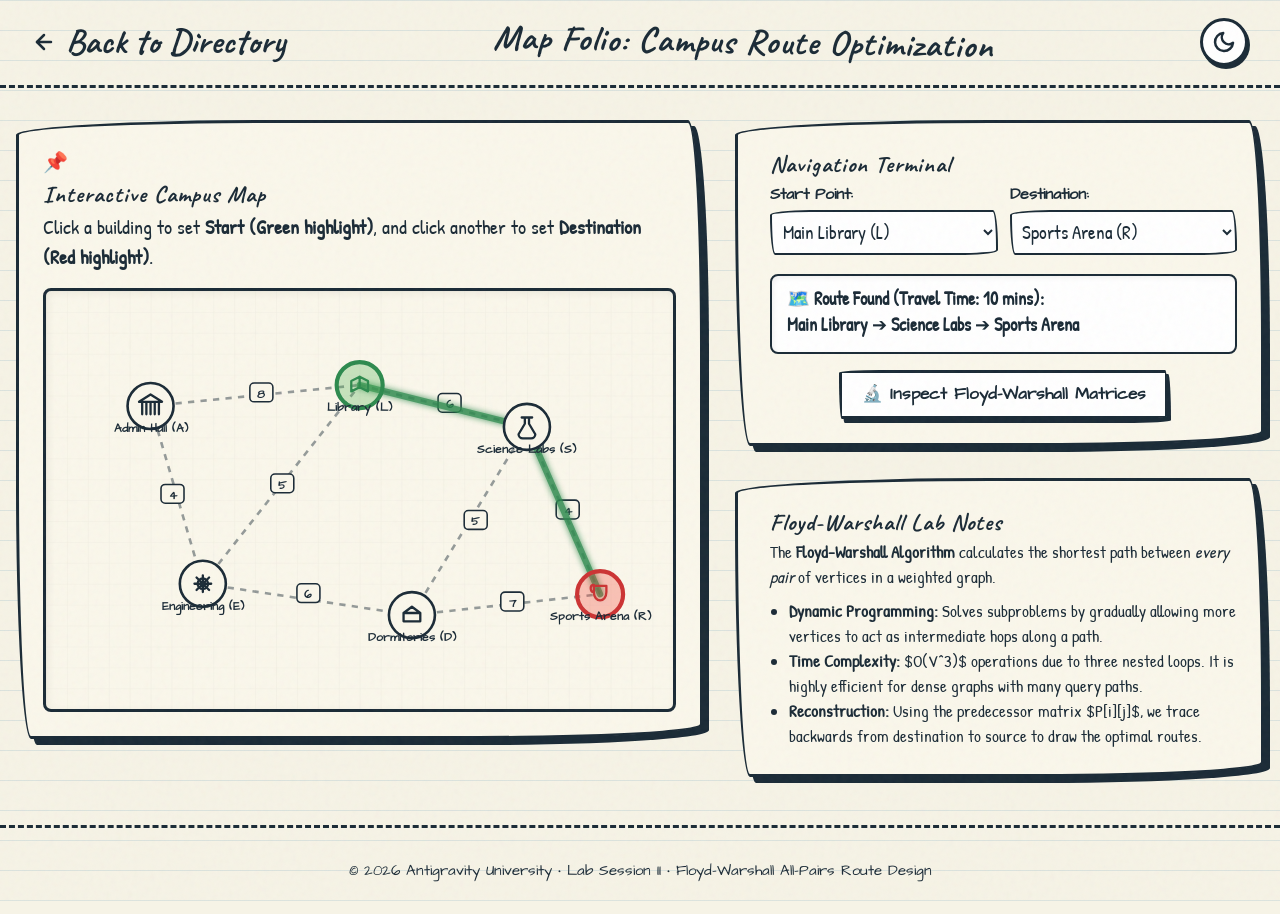
==== route-optimizer/index.html @ 6c38b236 "init" ====
<!DOCTYPE html>
<html lang="en">
<head>
  <meta charset="UTF-8">
  <meta name="viewport" content="width=device-width, initial-scale=1.0">
  <title>Campus Route Optimization | Campus Intelligence Suite</title>
  <!-- Shared Style -->
  <link rel="stylesheet" href="../shared/shared.css">
  <link rel="stylesheet" href="route.css">
</head>
<body>

  <!-- Page Texture -->
  <div class="paper-texture"></div>

  <!-- Navbar -->
  <nav class="navbar">
    <a href="../index.html" class="brand nav-transition">
      <svg width="24" height="24" viewBox="0 0 24 24" fill="none" stroke="currentColor" stroke-width="2.5" stroke-linecap="round" stroke-linejoin="round">
        <line x1="19" y1="12" x2="5" y2="12"></line>
        <polyline points="12 19 5 12 12 5"></polyline>
      </svg>
      Back to Directory
    </a>
    <h2 style="font-size: 2.2rem; transform: rotate(1deg);">Map Folio: Campus Route Optimization</h2>
    <div class="nav-controls">
      <button class="theme-toggle" aria-label="Toggle Theme"></button>
    </div>
  </nav>

  <!-- Main Container -->
  <div class="map-layout-container">
    
    <!-- Left Column: SVG Map -->
    <div class="map-column flex-2">
      <div class="sketch-card map-card">
        <div class="card-header">
          <span class="paper-clip">📌</span>
          <h3>Interactive Campus Map</h3>
        </div>
        <p style="margin-bottom: 1rem;">Click a building to set <strong>Start (Green highlight)</strong>, and click another to set <strong>Destination (Red highlight)</strong>.</p>
        
        <div class="map-wrapper">
          <!-- The Campus Map as an Interactive SVG -->
          <svg viewBox="0 0 600 400" id="campus-svg-map">
            <!-- Grid texture backing for grid alignment in SVG -->
            <defs>
              <pattern id="smallGrid" width="20" height="20" patternUnits="userSpaceOnUse">
                <path d="M 20 0 L 0 0 0 20" fill="none" stroke="rgba(0,0,0,0.03)" stroke-width="1" />
              </pattern>
            </defs>
            <rect width="100%" height="100%" fill="url(#smallGrid)" />

            <!-- Connection Road Paths (Dashed Pencil paths) -->
            <!-- A - L -->
            <line x1="100" y1="110" x2="300" y2="90" class="map-road" id="road-A-L" />
            <!-- A - E -->
            <line x1="100" y1="110" x2="150" y2="280" class="map-road" id="road-A-E" />
            <!-- E - L -->
            <line x1="150" y1="280" x2="300" y2="90" class="map-road" id="road-E-L" />
            <!-- L - S -->
            <line x1="300" y1="90" x2="460" y2="130" class="map-road" id="road-L-S" />
            <!-- E - D -->
            <line x1="150" y1="280" x2="350" y2="310" class="map-road" id="road-E-D" />
            <!-- S - D -->
            <line x1="460" y1="130" x2="350" y2="310" class="map-road" id="road-S-D" />
            <!-- S - R -->
            <line x1="460" y1="130" x2="530" y2="290" class="map-road" id="road-S-R" />
            <!-- D - R -->
            <line x1="350" y1="310" x2="530" y2="290" class="map-road" id="road-D-R" />

            <!-- Walking Time labels on Edges -->
            <!-- A-L (8) -->
            <rect x="195" y="88" width="22" height="18" class="road-label-bg" />
            <text x="206" y="102" class="road-label-text">8</text>

            <!-- A-E (4) -->
            <rect x="110" y="185" width="22" height="18" class="road-label-bg" />
            <text x="121" y="199" class="road-label-text">4</text>

            <!-- E-L (5) -->
            <rect x="215" y="175" width="22" height="18" class="road-label-bg" />
            <text x="226" y="189" class="road-label-text">5</text>

            <!-- L-S (6) -->
            <rect x="375" y="98" width="22" height="18" class="road-label-bg" />
            <text x="386" y="112" class="road-label-text">6</text>

            <!-- E-D (6) -->
            <rect x="240" y="280" width="22" height="18" class="road-label-bg" />
            <text x="251" y="294" class="road-label-text">6</text>

            <!-- S-D (5) -->
            <rect x="400" y="210" width="22" height="18" class="road-label-bg" />
            <text x="411" y="224" class="road-label-text">5</text>

            <!-- S-R (4) -->
            <rect x="488" y="200" width="22" height="18" class="road-label-bg" />
            <text x="499" y="214" class="road-label-text">4</text>

            <!-- D-R (7) -->
            <rect x="435" y="288" width="22" height="18" class="road-label-bg" />
            <text x="446" y="302" class="road-label-text">7</text>

            <!-- Animated Route Highlight Overlay Line (Solid Green crayon trace) -->
            <path id="route-highlight-path" d="" fill="none" class="route-trace" />

            <!-- Nodes / Buildings SVG groups -->
            <!-- ADMIN HALL (A) -->
            <g class="map-node" id="node-A" transform="translate(100, 110)">
              <circle cx="0" cy="0" r="22" class="node-circle" />
              <!-- Small sketch icon: Columns representing Admin building -->
              <path d="M-8,8 L-8,-4 L8,-4 L8,8 M-4,-4 L-4,8 M0,-4 L0,8 M4,-4 L4,8 M-11,-4 L11,-4 L0,-11 Z" class="node-icon" />
              <text x="0" y="25" class="node-tag">Admin Hall (A)</text>
            </g>

            <!-- ENGINEERING DEPT (E) -->
            <g class="map-node" id="node-E" transform="translate(150, 280)">
              <circle cx="0" cy="0" r="22" class="node-circle" />
              <!-- Small sketch icon: Gear representation -->
              <path d="M-6,-6 L6,6 M-6,6 L6,-6 M-8,0 L8,0 M0,-8 L0,8" stroke-width="2.5" class="node-icon" />
              <circle cx="0" cy="0" r="5" fill="none" class="node-icon" />
              <text x="0" y="25" class="node-tag">Engineering (E)</text>
            </g>

            <!-- MAIN LIBRARY (L) -->
            <g class="map-node" id="node-L" transform="translate(300, 90)">
              <circle cx="0" cy="0" r="22" class="node-circle" />
              <!-- Small sketch icon: Book representation -->
              <path d="M-8,-4 L0,-8 L8,-4 V6 L0,2 L-8,6 Z M0,-8 V2" class="node-icon" />
              <text x="0" y="25" class="node-tag">Library (L)</text>
            </g>

            <!-- SCIENCE LABS (S) -->
            <g class="map-node" id="node-S" transform="translate(460, 130)">
              <circle cx="0" cy="0" r="22" class="node-circle" />
              <!-- Small sketch icon: Beaker representation -->
              <path d="M-5,-9 L5,-9 M-2,-9 L-2,-3 L-8,7 A4,4 0 0 0 -4,11 L4,11 A4,4 0 0 0 8,7 L2,-3 L2,-9" class="node-icon" />
              <text x="0" y="25" class="node-tag">Science Labs (S)</text>
            </g>

            <!-- STUDENT DORMS (D) -->
            <g class="map-node" id="node-D" transform="translate(350, 310)">
              <circle cx="0" cy="0" r="22" class="node-circle" />
              <!-- Small sketch icon: House/Beds representation -->
              <path d="M-8,6 V-2 L0,-8 L8,-2 V6 Z M-8,-2 L8,-2" class="node-icon" />
              <text x="0" y="25" class="node-tag">Dormitories (D)</text>
            </g>

            <!-- SPORTS ARENA (R) -->
            <g class="map-node" id="node-R" transform="translate(530, 290)">
              <circle cx="0" cy="0" r="22" class="node-circle" />
              <!-- Small sketch icon: Whistle or Trophy shape -->
              <path d="M-6,-8 H6 V-2 C6,3 3,6 0,6 C-3,6 -6,3 -6,-2 Z M-6,-2 C-8,-2 -9,-4 -9,-6 C-9,-8 -8,-9 -6,-9" class="node-icon" />
              <text x="0" y="25" class="node-tag">Sports Arena (R)</text>
            </g>
          </svg>
        </div>
      </div>
    </div>

    <!-- Right Column: Algorithm Panel -->
    <div class="map-column flex-1">
      
      <!-- Card: Router Console Selection -->
      <div class="sketch-card route-sidebar-card">
        <div class="card-header">
          <h3>Navigation Terminal</h3>
        </div>
        
        <div class="route-selection-grid">
          <div>
            <label for="select-start-node" class="route-label">Start Point:</label>
            <select id="select-start-node" class="sketch-input route-select">
              <option value="A">Admin Hall (A)</option>
              <option value="E">Engineering Dept (E)</option>
              <option value="L" selected>Main Library (L)</option>
              <option value="S">Science Labs (S)</option>
              <option value="D">Student Dormitories (D)</option>
              <option value="R">Sports Arena (R)</option>
            </select>
          </div>
          <div>
            <label for="select-end-node" class="route-label">Destination:</label>
            <select id="select-end-node" class="sketch-input route-select">
              <option value="A">Admin Hall (A)</option>
              <option value="E">Engineering Dept (E)</option>
              <option value="L">Main Library (L)</option>
              <option value="S">Science Labs (S)</option>
              <option value="D">Student Dormitories (D)</option>
              <option value="R" selected>Sports Arena (R)</option>
            </select>
          </div>
        </div>

        <div class="narrative-box" id="route-narrative">
          Select start and destination building. The Floyd-Warshall algorithm will calculate the shortest path.
        </div>

        <div style="text-align: center; margin-top: 1rem;">
          <button class="sketch-btn btn-green" id="btn-show-solver" style="font-size: 1.05rem;">🔬 Inspect Floyd-Warshall Matrices</button>
        </div>
      </div>

      <!-- Card: Floyd-Warshall Matrix Workspace -->
      <div class="sketch-card route-sidebar-card solver-workspace-card" id="solver-panel" style="display: none;">
        <div class="card-header">
          <h3>Floyd-Warshall Dynamic Matrices</h3>
        </div>
        <p style="margin-bottom: 0.8rem; font-size: 1.1rem;">
          Dynamic Programming: checking paths via intermediate vertex <strong id="current-k-label" class="highlight-marker">k = None</strong>.
        </p>

        <!-- Solver Steps Controller -->
        <div class="solver-controls">
          <button class="sketch-btn btn-small" id="btn-solver-prev">⏮ Prev k</button>
          <button class="sketch-btn btn-green btn-small" id="btn-solver-play">▶ Auto</button>
          <button class="sketch-btn btn-small" id="btn-solver-next">Next k ⏭</button>
        </div>
        
        <div class="solver-stepper-logs" id="solver-log-message">
          Init adjacency matrix representing direct edges (k = 0).
        </div>

        <!-- Scrollable Matrices Container -->
        <div class="matrices-container">
          <!-- Distance Matrix -->
          <div class="matrix-box">
            <h4>Distance Matrix D<sup>(k)</sup></h4>
            <table class="matrix-table" id="distance-matrix-table">
              <!-- Rendered via JS -->
            </table>
          </div>

          <!-- Predecessor Matrix -->
          <div class="matrix-box">
            <h4>Predecessor Matrix P<sup>(k)</sup></h4>
            <table class="matrix-table" id="predecessor-matrix-table">
              <!-- Rendered via JS -->
            </table>
          </div>
        </div>
        
        <div class="matrix-math-explanation">
          <strong>DP Update formula:</strong><br>
          <code>D[i][j] = min( D[i][j], D[i][k] + D[k][j] )</code>
        </div>
      </div>

      <!-- Card: Educational Notes -->
      <div class="sketch-card route-sidebar-card">
        <div class="card-header">
          <h3>Floyd-Warshall Lab Notes</h3>
        </div>
        <div class="lab-notes-content" style="font-size: 1.05rem;">
          <p>
            The <strong>Floyd-Warshall Algorithm</strong> calculates the shortest path between <em>every pair</em> of vertices in a weighted graph.
          </p>
          <ul style="margin-left: 1.2rem; margin-top: 0.5rem;">
            <li><strong>Dynamic Programming:</strong> Solves subproblems by gradually allowing more vertices to act as intermediate hops along a path.</li>
            <li><strong>Time Complexity:</strong> $O(V^3)$ operations due to three nested loops. It is highly efficient for dense graphs with many query paths.</li>
            <li><strong>Reconstruction:</strong> Using the predecessor matrix $P[i][j]$, we trace backwards from destination to source to draw the optimal routes.</li>
          </ul>
        </div>
      </div>

    </div>

  </div>

  <footer>
    <p>© 2026 Antigravity University • Lab Session II • Floyd-Warshall All-Pairs Route Design</p>
  </footer>

  <!-- Shared Script -->
  <script src="../shared/shared.js"></script>
  <!-- Module Script -->
  <script src="route.js"></script>
</body>
</html>
---- shared/shared.css ----
@import url('https://fonts.googleapis.com/css2?family=Architects+Daughter&family=Caveat:wght@700&family=Patrick+Hand&display=swap');

/* Shared Design Tokens */
:root {
  --font-title: 'Caveat', cursive;
  --font-body: 'Patrick Hand', cursive;
  --font-ui: 'Architects Daughter', cursive;
  
  /* Light Mode - Vintage Cream Paper & Pencil Ink */
  --bg-color: #f6f3e6;
  --paper-line: rgba(72, 133, 173, 0.15);
  --paper-margin: rgba(239, 108, 108, 0.4);
  --ink-color: #1a2a36;
  --pencil-blue: #2a5a8f;
  --pencil-red: #cc3333;
  --pencil-green: #2d8a4e;
  --marker-yellow: rgba(255, 235, 59, 0.4);
  --marker-green: rgba(76, 175, 80, 0.3);
  --marker-red: rgba(244, 67, 54, 0.3);
  --card-bg: #faf7eb;
  --btn-bg: #fff;
  --shadow-color: rgba(26, 42, 54, 0.15);
  
  --transition-speed: 0.3s;
}

[data-theme="dark"] {
  /* Dark Mode - Blueprint Layout & Cyan Chalk */
  --bg-color: #0b182d;
  --paper-line: rgba(38, 198, 218, 0.08);
  --paper-margin: rgba(255, 235, 59, 0.15);
  --ink-color: #e3f2fd;
  --pencil-blue: #90caf9;
  --pencil-red: #ff8a80;
  --pencil-green: #a5d6a7;
  --marker-yellow: rgba(255, 235, 59, 0.2);
  --marker-green: rgba(76, 175, 80, 0.25);
  --marker-red: rgba(244, 67, 54, 0.25);
  --card-bg: #10223f;
  --btn-bg: #152c52;
  --shadow-color: rgba(0, 0, 0, 0.4);
}

/* Base resets & styles */
* {
  box-sizing: border-box;
  margin: 0;
  padding: 0;
}

body {
  background-color: var(--bg-color);
  color: var(--ink-color);
  font-family: var(--font-body);
  font-size: 1.25rem;
  line-height: 1.5;
  overflow-x: hidden;
  position: relative;
  min-height: 100vh;
  transition: background-color var(--transition-speed), color var(--transition-speed);
}

/* Notebook Ruled Paper Background Overlay */
body::before {
  content: "";
  position: absolute;
  top: 0;
  left: 0;
  width: 100%;
  height: 100%;
  z-index: -2;
  background-size: 100% 30px, 30px 100%;
  pointer-events: none;
}

/* Light theme notebook lines */
body:not([data-theme="dark"])::before {
  background-image: 
    linear-gradient(var(--paper-line) 1px, transparent 1px),
    linear-gradient(90deg, transparent 59px, var(--paper-margin) 1px, transparent 60px);
}

/* Dark theme blueprint grid */
body[data-theme="dark"]::before {
  background-image: 
    linear-gradient(var(--paper-line) 1px, transparent 1px),
    linear-gradient(90deg, var(--paper-line) 1px, transparent 1px);
  background-size: 25px 25px, 25px 25px;
}

/* Global Paper Texture Overlay */
.paper-texture {
  position: fixed;
  top: 0;
  left: 0;
  width: 100vw;
  height: 100vh;
  pointer-events: none;
  z-index: 9999;
  opacity: 0.04;
  background-image: url("data:image/svg+xml,%3Csvg viewBox='0 0 200 200' xmlns='http://www.w3.org/2000/svg'%3E%3Cfilter id='noiseFilter'%3E%3CfeTurbulence type='fractalNoise' baseFrequency='0.8' numOctaves='3' stitchTiles='stitch'/%3E%3C/filter%3E%3Crect width='100%25' height='100%25' filter='url(%23noiseFilter)'/%3E%3C/svg%3E");
}

/* Headers */
h1, h2, h3, h4, h5, h6 {
  font-family: var(--font-title);
  color: var(--ink-color);
  font-weight: 700;
  letter-spacing: 1px;
}

/* Hand-drawn utility elements */
.sketch-card {
  background-color: var(--card-bg);
  border: 3px solid var(--ink-color);
  border-radius: 255px 15px 225px 15px/15px 225px 15px 255px;
  padding: 1.5rem;
  box-shadow: 6px 6px 0px var(--ink-color);
  transition: transform 0.2s, box-shadow 0.2s, background-color var(--transition-speed);
  position: relative;
}

.sketch-card:hover {
  transform: translate(-2px, -2px);
  box-shadow: 8px 8px 0px var(--ink-color);
}

/* Clicky Hand-drawn Button */
.sketch-btn {
  font-family: var(--font-ui);
  font-weight: bold;
  font-size: 1.1rem;
  padding: 0.6rem 1.2rem;
  background-color: var(--btn-bg);
  color: var(--ink-color);
  border: 3px solid var(--ink-color);
  border-radius: 225px 15px 255px 15px/15px 255px 15px 225px;
  cursor: pointer;
  outline: none;
  box-shadow: 3px 4px 0px var(--ink-color);
  transition: transform 0.1s, box-shadow 0.1s, background-color var(--transition-speed);
  display: inline-flex;
  align-items: center;
  gap: 8px;
  text-decoration: none;
}

.sketch-btn:hover {
  transform: translate(-1px, -1px);
  box-shadow: 4px 5px 0px var(--ink-color);
  background-color: var(--marker-yellow);
}

.sketch-btn:active {
  transform: translate(2px, 3px);
  box-shadow: 1px 1px 0px var(--ink-color);
}

.sketch-btn.btn-red:hover {
  background-color: var(--marker-red);
}

.sketch-btn.btn-green:hover {
  background-color: var(--marker-green);
}

/* Inputs & Form Elements */
.sketch-input, .sketch-textarea {
  font-family: var(--font-body);
  font-size: 1.2rem;
  padding: 0.8rem;
  background-color: var(--btn-bg);
  color: var(--ink-color);
  border: 2.5px solid var(--ink-color);
  border-radius: 120px 15px 100px 15px/15px 110px 15px 120px;
  outline: none;
  transition: border-color var(--transition-speed);
}

.sketch-textarea {
  border-radius: 15px 95px 15px 95px/95px 15px 95px 15px;
  resize: vertical;
}

.sketch-input:focus, .sketch-textarea:focus {
  border-color: var(--pencil-blue);
  box-shadow: 0 0 5px rgba(42, 90, 143, 0.3);
}

/* Header bar and layouts */
.navbar {
  display: flex;
  justify-content: space-between;
  align-items: center;
  padding: 1rem 2rem;
  border-bottom: 3px dashed var(--ink-color);
  background-color: transparent;
  z-index: 100;
  position: relative;
}

.navbar .brand {
  font-family: var(--font-title);
  font-size: 2.2rem;
  font-weight: bold;
  text-decoration: none;
  color: var(--ink-color);
  display: flex;
  align-items: center;
  gap: 10px;
}

.nav-controls {
  display: flex;
  align-items: center;
  gap: 15px;
}

/* Dark Mode Switcher (Sketchy hand-drawn icon toggler) */
.theme-toggle {
  width: 48px;
  height: 48px;
  border-radius: 50%;
  border: 3px solid var(--ink-color);
  background: var(--btn-bg);
  cursor: pointer;
  display: flex;
  align-items: center;
  justify-content: center;
  box-shadow: 2px 3px 0 var(--ink-color);
  transition: transform 0.1s;
}

.theme-toggle:active {
  transform: translate(1px, 2px);
  box-shadow: 1px 1px 0 var(--ink-color);
}

.theme-toggle svg {
  width: 24px;
  height: 24px;
  fill: none;
  stroke: var(--ink-color);
  stroke-width: 2.5;
  stroke-linecap: round;
  stroke-linejoin: round;
  transition: transform 0.3s ease;
}

.theme-toggle:hover svg {
  transform: rotate(20deg);
}

/* Page Wipe Transition Effect */
.page-transition-overlay {
  position: fixed;
  top: 0;
  left: 0;
  width: 100vw;
  height: 100vh;
  background-color: var(--ink-color);
  z-index: 10000;
  transform: translateX(-100%);
  transition: transform 0.6s cubic-bezier(0.77, 0, 0.175, 1);
  pointer-events: none;
}

.page-transition-overlay.active {
  transform: translateX(0);
}

.page-transition-overlay.exit {
  transform: translateX(100%);
}

/* Subtle Marker Highlight Overlay */
.highlight-marker {
  background-image: linear-gradient(120deg, var(--marker-yellow) 0%, var(--marker-yellow) 100%);
  background-repeat: no-repeat;
  background-size: 100% 0.35em;
  background-position: 0 85%;
  padding: 0 4px;
}

.badge {
  font-family: var(--font-ui);
  font-size: 0.8rem;
  padding: 2px 8px;
  border: 2px solid var(--ink-color);
  border-radius: 20px 5px 20px 5px/5px 20px 5px 20px;
  font-weight: bold;
}

/* Doodle items */
.doodle {
  position: absolute;
  pointer-events: none;
  opacity: 0.6;
  transition: opacity var(--transition-speed);
}
[data-theme="dark"] .doodle {
  opacity: 0.35;
}

/* Ruled paper margin line */
.notebook-margin-line {
  position: absolute;
  left: 59px;
  top: 0;
  bottom: 0;
  width: 2px;
  background-color: var(--paper-margin);
  z-index: -1;
}

/* Tooltip container */
.sketch-tooltip {
  position: relative;
  display: inline-block;
  cursor: help;
  border-bottom: 2px dotted var(--ink-color);
}

.sketch-tooltip .tooltip-text {
  visibility: hidden;
  width: 200px;
  background-color: var(--card-bg);
  color: var(--ink-color);
  border: 2px solid var(--ink-color);
  border-radius: 10px;
  padding: 10px;
  position: absolute;
  z-index: 10;
  bottom: 125%;
  left: 50%;
  transform: translateX(-50%);
  opacity: 0;
  transition: opacity 0.3s;
  font-family: var(--font-body);
  font-size: 1rem;
  box-shadow: 3px 3px 0 var(--ink-color);
}

.sketch-tooltip:hover .tooltip-text {
  visibility: visible;
  opacity: 1;
}

/* Responsive Footer */
footer {
  text-align: center;
  padding: 2rem;
  font-family: var(--font-ui);
  font-size: 0.95rem;
  border-top: 3px dashed var(--ink-color);
  margin-top: 3rem;
  position: relative;
}

/* Custom Scrollbar */
::-webkit-scrollbar {
  width: 12px;
}
::-webkit-scrollbar-track {
  background: var(--bg-color);
  border-left: 2px solid var(--ink-color);
}
::-webkit-scrollbar-thumb {
  background: var(--btn-bg);
  border: 3px solid var(--ink-color);
  border-radius: 10px;
}
::-webkit-scrollbar-thumb:hover {
  background: var(--marker-yellow);
}
---- route-optimizer/route.css ----
/* Route Optimization Module Styles */

.map-layout-container {
  display: grid;
  grid-template-columns: 1.3fr 1fr;
  gap: 2rem;
  max-width: 1300px;
  margin: 2rem auto;
  padding: 0 1rem;
}

@media (max-width: 950px) {
  .map-layout-container {
    grid-template-columns: 1fr;
  }
}

.map-column {
  display: flex;
  flex-direction: column;
  gap: 2rem;
}

.flex-2 {
  flex: 1.3;
}

.flex-1 {
  flex: 1;
}

/* Map Card */
.map-card {
  padding: 1.5rem;
}

.map-wrapper {
  border: 3px solid var(--ink-color);
  border-radius: 8px;
  background-color: var(--card-bg);
  overflow: hidden;
  position: relative;
  box-shadow: inset 2px 2px 8px rgba(0,0,0,0.06);
}

#campus-svg-map {
  width: 100%;
  height: auto;
  display: block;
  user-select: none;
}

/* Map SVG Styling */
.map-road {
  stroke: var(--ink-color);
  stroke-width: 2.5;
  stroke-dasharray: 6 6;
  opacity: 0.45;
  transition: opacity 0.3s, stroke-width 0.3s;
}

.map-road.active-road {
  opacity: 0.8;
  stroke-width: 3.5;
}

.road-label-bg {
  fill: var(--card-bg);
  stroke: var(--ink-color);
  stroke-width: 1.5;
  rx: 4;
}

.road-label-text {
  font-family: var(--font-ui);
  font-weight: bold;
  font-size: 11px;
  fill: var(--ink-color);
  text-anchor: middle;
}

/* Nodes / Buildings */
.map-node {
  cursor: pointer;
}

.node-circle {
  fill: var(--card-bg);
  stroke: var(--ink-color);
  stroke-width: 2.5;
  transition: transform 0.2s, stroke-width 0.2s, fill 0.2s;
  transform-origin: 0 0;
}

.node-icon {
  stroke: var(--ink-color);
  stroke-width: 2.2;
  fill: none;
  stroke-linecap: round;
  stroke-linejoin: round;
  transition: stroke 0.2s;
}

.node-tag {
  font-family: var(--font-ui);
  font-weight: bold;
  font-size: 11px;
  fill: var(--ink-color);
  text-anchor: middle;
}

/* Hover States for Nodes */
.map-node:hover .node-circle {
  transform: scale(1.1);
  stroke-width: 3.5;
  fill: var(--marker-yellow);
}

/* Active highlights on Nodes */
.map-node.start-node .node-circle {
  fill: var(--marker-green);
  stroke: var(--pencil-green);
  stroke-width: 4;
  animation: pulse-node-green 1.5s infinite alternate;
}

.map-node.start-node .node-icon {
  stroke: var(--pencil-green);
}

.map-node.end-node .node-circle {
  fill: var(--marker-red);
  stroke: var(--pencil-red);
  stroke-width: 4;
  animation: pulse-node-red 1.5s infinite alternate;
}

.map-node.end-node .node-icon {
  stroke: var(--pencil-red);
}

/* Node highlight if currently checked as intermediate 'k' in algorithm steps */
.map-node.k-node .node-circle {
  fill: var(--marker-yellow);
  stroke: var(--ink-color);
  stroke-width: 4;
  transform: scale(1.1);
}

/* Glowing Route trace overlay path */
.route-trace {
  stroke: var(--pencil-green);
  stroke-width: 6;
  stroke-linecap: round;
  stroke-linejoin: round;
  opacity: 0.85;
  /* Filters and glows */
  filter: drop-shadow(0px 0px 3px var(--pencil-green));
}

@keyframes pulse-node-green {
  from { transform: scale(1.0); }
  to { transform: scale(1.08); }
}

@keyframes pulse-node-red {
  from { transform: scale(1.0); }
  to { transform: scale(1.08); }
}

/* Route sidebar card layouts */
.route-sidebar-card {
  padding-left: 2rem;
}

.route-selection-grid {
  display: grid;
  grid-template-columns: 1fr 1fr;
  gap: 12px;
  margin-bottom: 1.2rem;
}

.route-label {
  display: block;
  font-family: var(--font-ui);
  font-size: 1rem;
  font-weight: bold;
  margin-bottom: 4px;
}

.route-select {
  width: 100%;
  padding: 0.4rem;
  font-family: var(--font-body);
}

.narrative-box {
  min-height: 80px;
  background-color: var(--btn-bg);
  border: 2.5px solid var(--ink-color);
  border-radius: 8px;
  padding: 10px 15px;
  font-family: var(--font-body);
  font-size: 1.15rem;
  line-height: 1.4;
  box-shadow: inset 2px 2px 5px rgba(0,0,0,0.05);
}

/* Floyd-Warshall Steps and Matrices CSS */
.solver-workspace-card {
  border-color: var(--pencil-blue);
  box-shadow: 6px 6px 0 var(--pencil-blue);
}

.solver-controls {
  display: flex;
  justify-content: space-between;
  margin-bottom: 1rem;
  gap: 8px;
}

.solver-stepper-logs {
  background-color: var(--btn-bg);
  border: 2px dashed var(--ink-color);
  border-radius: 6px;
  padding: 8px 12px;
  font-size: 1rem;
  min-height: 54px;
  line-height: 1.3;
  margin-bottom: 1.2rem;
}

/* Matrices Side-By-Side Layout */
.matrices-container {
  display: grid;
  grid-template-columns: 1fr;
  gap: 1.5rem;
}

@media (min-width: 550px) and (max-width: 950px) {
  .matrices-container {
    grid-template-columns: 1fr 1fr;
  }
}

.matrix-box h4 {
  font-family: var(--font-ui);
  font-size: 1.1rem;
  margin-bottom: 6px;
  text-align: center;
  border-bottom: 1.5px dashed var(--ink-color);
  padding-bottom: 4px;
}

.matrix-table {
  width: 100%;
  border-collapse: collapse;
  font-family: var(--font-ui);
  font-size: 0.9rem;
  text-align: center;
}

.matrix-table th, .matrix-table td {
  border: 1.5px solid var(--ink-color);
  width: 15%;
  height: 28px;
  vertical-align: middle;
  transition: background-color 0.3s;
}

.matrix-table th {
  background-color: rgba(0,0,0,0.04);
  font-weight: bold;
}

.matrix-table td.cell-row-header {
  background-color: rgba(0,0,0,0.04);
  font-weight: bold;
}

/* Active comparisons highlight */
.matrix-table td.cell-active {
  background-color: var(--marker-yellow);
  font-weight: bold;
}

.matrix-table td.cell-k-focus {
  background-color: rgba(38, 198, 218, 0.25);
  font-weight: bold;
}

/* Update cells */
.matrix-table td.cell-updated {
  background-color: var(--marker-green);
  animation: flash-green 1.2s;
}

.matrix-table td.cell-scribble-out {
  position: relative;
  color: var(--pencil-red);
}

.matrix-table td.cell-scribble-out::after {
  content: "";
  position: absolute;
  top: 50%;
  left: 15%;
  right: 15%;
  height: 2px;
  background-color: var(--pencil-red);
  transform: rotate(-12deg);
}

@keyframes flash-green {
  0% { background-color: var(--marker-green); }
  50% { background-color: rgba(76, 175, 80, 0.6); }
  100% { background-color: transparent; }
}

.matrix-math-explanation {
  margin-top: 1rem;
  padding: 8px;
  font-family: var(--font-ui);
  font-size: 0.85rem;
  border: 1.5px dashed var(--pencil-blue);
  border-radius: 6px;
  text-align: center;
  background-color: rgba(42, 90, 143, 0.05);
}
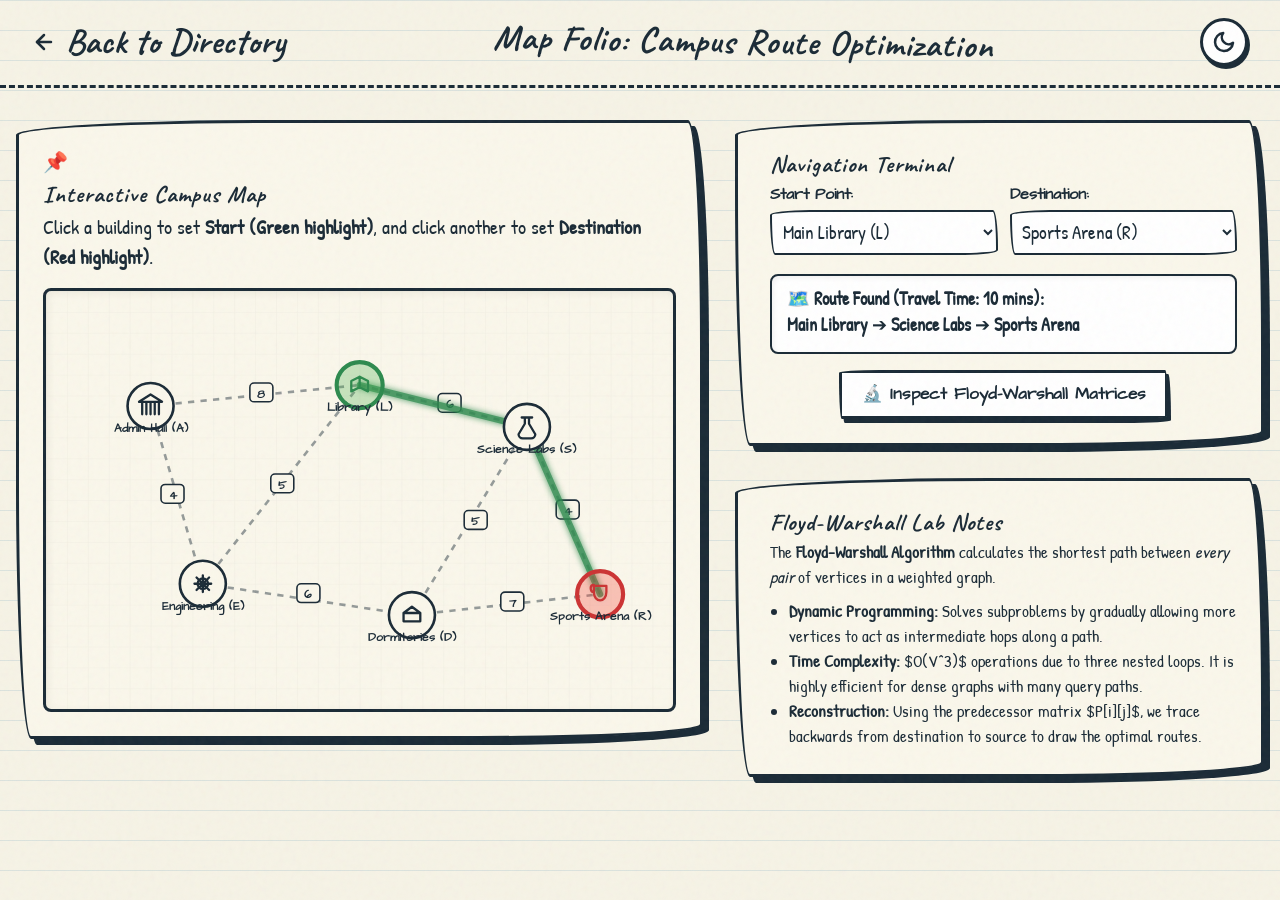
==== commit 97c56034: "chore: rm ai watermark" ====
--- a/route-optimizer/index.html
+++ b/route-optimizer/index.html
@@ -268,9 +268,7 @@
 
   </div>
 
-  <footer>
-    <p>© 2026 Antigravity University • Lab Session II • Floyd-Warshall All-Pairs Route Design</p>
-  </footer>
+ 
 
   <!-- Shared Script -->
   <script src="../shared/shared.js"></script>
